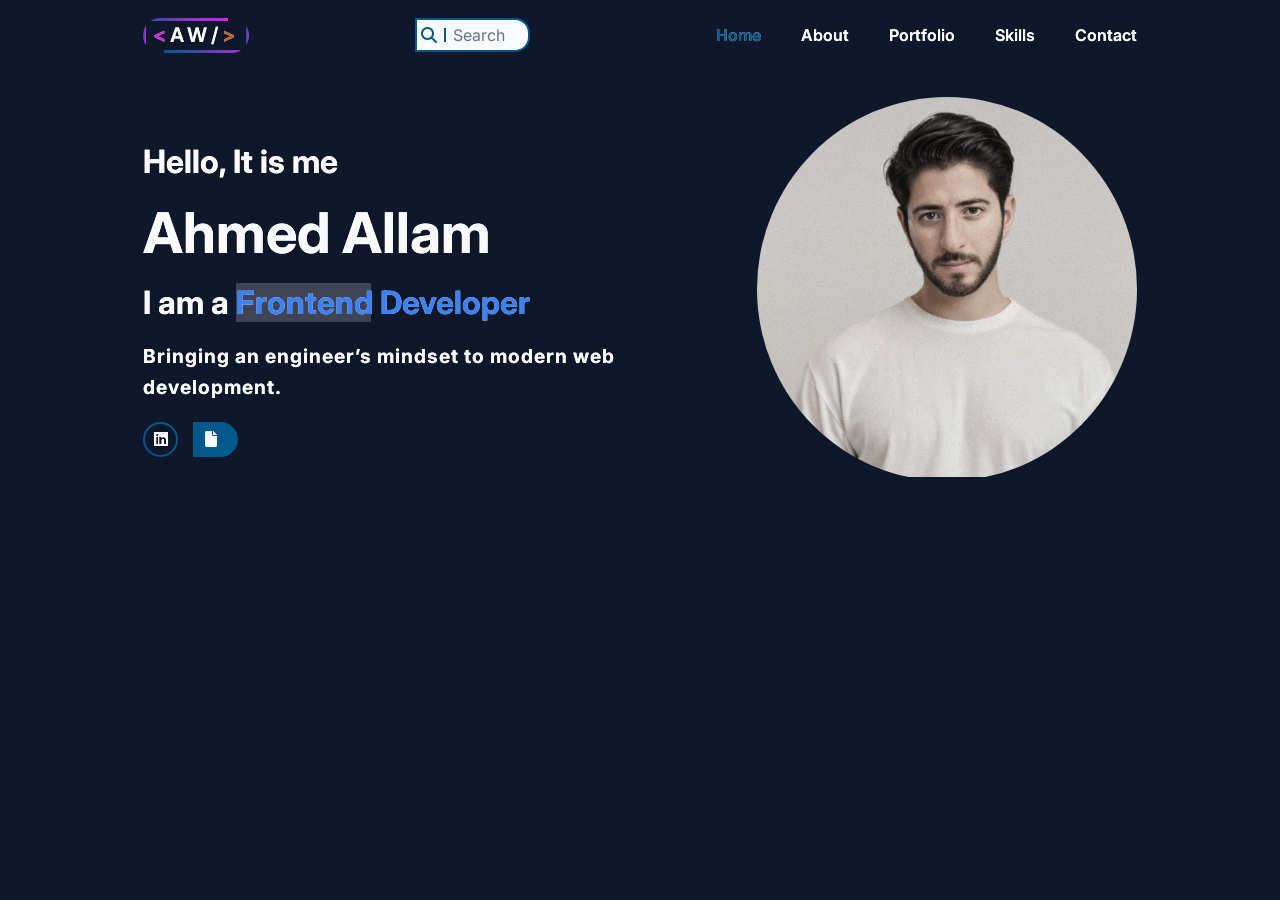
==== index.html @ c38f2081 "edit file content for purchasing" ====
<!DOCTYPE html>
<html lang="en">
<head>
    <meta charset="UTF-8">
    <meta name="viewport" content="width=device-width, initial-scale=1.0">
    <title>Allam - Home</title>
    <!-- Main CSS File -->
    <link rel="stylesheet" href="./CSS/main.css">
    <!-- Font Icons -->
    <link rel='stylesheet' href='./CSS/uicons-brands.css'>
    <link rel='stylesheet' href='./CSS/all.min.css'>
    <!-- Render Page Normally -->
    <link rel="stylesheet" href=".//CSS/normalize.css">
    <!-- Google Fonts -->
    <link rel="preconnect" href="https://fonts.googleapis.com">
    <link rel="preconnect" href="https://fonts.gstatic.com" crossorigin>
    <link href="https://fonts.googleapis.com/css2?family=Inter:ital,opsz,wght@0,14..32,100..900;1,14..32,100..900&display=swap" rel="stylesheet">
</head>
<body>
    <div class="container">
        <header>
            <a class="logo" href="./home.html" title="Allam Walker">
                <span>&lt;</span>aw/<span>&gt;</span>
                <div class="top-border"></div>
                <div class="right-border"></div>
                <div class="bottom-border"></div>
                <div class="left-border"></div>
            </a>

            <div class="search">
                <i class="fa-solid fa-magnifying-glass fa-fw"></i>
                <form action="" role="search">
                    <label for="site-search" class="visually-hidden">Search the site</label>
                    <input class="input-search" type="search" name="search" id="site-search" placeholder="Search">
                </form>
            </div>

            <!-- New: mobile menu toggle, only visible under 860px -->
            <button class="nav-toggle" id="navToggle" aria-expanded="false" aria-controls="mainNav" aria-label="Open menu">
                <i class="fa-solid fa-bars" aria-hidden="true"></i>
            </button>

            <nav id="mainNav">
                <a class="home active" href="./index.html">home</a>
                <a class="about" href="./about.html">about</a>
                <a class="portfolio" href="./portfolio.html">portfolio</a>
                <a class="skills" href="#">skills</a>
                <a class="content" href="#">contact</a>
            </nav>
        </header>

        <section class="home-content">
            <div class="home-text">
                <h3 class="welcome">Hello, <span>it </span> is me</h3>
                <h1 class="name">ahmed allam</h1>
                <h3 class="job"><span>i </span>am a <span>frontend developer</span></h3>
                <p class="desc">Bringing an engineer’s mindset to modern web development.</p>

                <div class="social">
                    <a class="social-link" href="https://wwwlinkedin.com/in/ahmedallam2024/" target="_blank" rel="noopener noreferrer" aria-label="Ahmed Allam on LinkedIn" title="LinkedIn Profile">
                        <i class="fa-brands fa-linkedin fa-fw" aria-hidden="true"></i>
                    </a>
                </div>
            </div>
            <a class="cv" href="./files/Ahmed_Allam_Frontend-Developer_Resume_2026.pdf" download="Ahmed_Allam_CV.pdf" aria-label="Download CV" title="Download CV">
                <i class="fa-solid fa-file"></i>
                <span>download cv</span>
            </a>


            <div class="home-photo">
                <img class="personal-img" src="./Images/personal-ph/1716815221245.jpg" alt="Portrait of Ahmed Allam">
            </div>
        </section>
    </div>

    <script src="main.js"></script>
</body>
</html>
---- CSS/main.css ----
/* Global Values - Start ----------------------------------------------------------*/
/* Variables - Start ------------------------------------------------------ */
:root {
    /* color pallete */
    --color-pallete-1: #DA22F2;
    --color-pallete-2: #CF7EF2;
    --color-pallete-3: #1E0E40;
    --color-pallete-4: #04588C;
    --color-pallete-5: #BF622C;

    --nav-links-color: #3B82F6; 
    --background-color: #0F172A;
    --primary-color: #3B82F6;
    --button-hover-color: #2563EB;
    --text-color: #F8FAFC;
    --transition-duration: 0.5s;
}
/* Variables - End ----------------------------------------------------------*/
html {
    scroll-behavior: smooth;
}
body {
    font-family: "Inter", sans-serif;
}
* {
    box-sizing: border-box;
    text-shadow: 0px 0px 0.3px var(--text-color);
}

a {
    display: block;
    text-decoration: none;
    text-transform: capitalize;
    color: var(--text-color);
    cursor: pointer;
}

/* Accessibility: visible focus state for keyboard users (new) */
a:focus-visible,
.input-search:focus-visible,
.nav-toggle:focus-visible,
button:focus-visible {
    outline: 2px solid var(--color-pallete-2);
    outline-offset: 3px;
    border-radius: 4px;
}

/* Accessibility: hide visually but keep for screen readers (new) */
.visually-hidden {
    position: absolute;
    width: 1px;
    height: 1px;
    padding: 0;
    margin: -1px;
    overflow: hidden;
    clip: rect(0, 0, 0, 0);
    white-space: nowrap;
    border: 0;
}

.container {
    margin-left: 10%;
    margin-right: 10%;
    padding-left: 15px;
    padding-right: 15px;
    position: relative;
}

/* Header - Start -------------------------------------------------------------------- */
body { 
    color: var(--text-color);
    background-color: var(--background-color);
    font-family: "Inter", sans-serif;
    font-optical-sizing: auto;
    font-weight: 700;
    font-style: normal;
}
header {
    height: 70px;
    display: flex;
    justify-content: space-between;
    align-items: center;
    position: relative;
}
.logo {
    font-size: 20px;
    text-transform: uppercase;
    letter-spacing: 4px;
    font-weight: 900;
    padding: 6px 10px;
    position: relative;
    overflow: hidden;
    transition: var(--transition-duration);
    border-radius: 20px;
}
.logo span:first-of-type {
    color: var(--color-pallete-1)
}
.logo span:last-of-type {
    color: var(--color-pallete-5)
}
.logo::after {
    content: '';
    position: absolute;
    width: 0;
    height: 0;
    top: 50%;
    left: 50%;
    transform: translate(-50%, -50%);
    opacity: 0.6; 
    background-color: var(--color-pallete-4);
    transition: var(--transition-duration);
    z-index: -1; 
}
.logo:hover {
    color: var(--color-pallete-2)
}
.logo:hover::after {
    background-color: var(--color-pallete-4);
    width: 100%;
    height: 100%;
}
.logo div {
    position: absolute;
    background-image: linear-gradient(to right, #04588C, #DA22F2);
    animation-iteration-count: infinite;
    animation-direction:alternate;
    animation-duration: 3s;
    animation-timing-function:ease-in-out;
    animation-direction: alternate;
    animation-fill-mode: both;
}
.top-border {
    top: 0;
    width: 100%;
    height: 3px;
    animation-name: top-move;
}
.right-border {
    right: 0;
    width: 3px;
    height: 100%;
    animation-name: right-move;
}
.bottom-border {
    bottom: 0;
    width: 100%;
    height: 3px;
    animation-name: bottom-move;
}
.left-border {
    left: 0;
    width: 3px;
    height: 100%;
    animation-name: left-move;
}
@keyframes top-move {
    0% { left: -100%; }
    100% { left: -20%; }
}
@keyframes right-move {
    0% { top: -100%; }
    100% { top: -20%; }
}
@keyframes bottom-move {
    0% { right: -100%; }
    100% { right: -20%; }
}
@keyframes left-move {
    from { bottom: -100%; }
    to { bottom: -20%; }
}
.search {
    position: relative;
}
.search i {
    position: absolute;
    top: 50%;
    left: -6px;
    transform: translate(10px, -50%);
    color: var(--color-pallete-4);
    font-size: 1em;
    pointer-events: none; /* new: icon shouldn't block clicks on the input */
}
.search i::after {
    content: '';
    position: absolute;
    width: 2px;
    height: 90%;
    top: 5%;
    right: -7px;
    background-color: var(--color-pallete-4);
}
.input-search {
    padding: 6px;
    text-indent: 6px;
    border: none;
    outline: none;
    width: 115px;
    background-color: var(--text-color);
    border: 2px solid #04588C;
    border-radius: 15px;
    border-top-left-radius: 0;
    border-bottom-left-radius: 0;
    text-indent: 30px;
    cursor: text;
    transition: var(--transition-duration);
    color: #0F172A; /* new: typed text was invisible (white on white) */
}
.input-search:focus {
    width: 200px;
    background-color: white;
}
.input-search::placeholder {
    color: #64748B;
}

/* New: mobile nav toggle button, hidden on desktop */
.nav-toggle {
    display: none;
    width: 40px;
    height: 40px;
    border: none;
    background: transparent;
    color: var(--text-color);
    font-size: 22px;
    cursor: pointer;
    z-index: 20;
}
nav {
    display: flex;
    justify-content: space-between;
    align-items: center;
}
nav a {
    padding: 5px 0;
    margin: 20px 20px;
    transition: var(--transition-duration);
    text-transform: capitalize;
    position: relative;
    overflow: hidden;
    animation: slide-up 1s;
}
nav a:last-child {
    margin-right: 0;    
}
@keyframes slide-up {
    from { transform: translateY(50px); opacity: 0; }
    to { transform: translateY(0); opacity: 1; }
}
nav a:after {
    content: '';
    box-sizing: content-box;
    width: 100%;
    height: 2px;
    background-image: linear-gradient(to right, #DA22F2, #04588C);
    position: absolute;
    left: -100%;
    bottom: 0px;
    transition: var(--transition-duration);
}
nav a:hover::after {
    left: 0;
}
nav a, .logo {
    font-weight: 600;
}
nav a:hover, nav .active {
    color: var(--color-pallete-4);
}
.home-content {
    margin-top: 50px;
    display: flex;
    gap: 30px;
    justify-content: space-between;
    align-items: center; /* new: was causing the photo to look misaligned on short text */
}
.linkedin-img {
    width: 25px;
}

.home-text h3 {
    font-size: 32px;
    margin: 0px;
    animation-name: slide-bottom;
    animation-duration: 1s;
}
@keyframes slide-bottom {
    from { transform: translateY(-50px); opacity: 0; }
    to { transform: translateY(0); opacity: 1; }
}
.home-text span {
    text-transform: capitalize;
}
.name {
    font-size: 56px;
    margin: 20px 0px;
    text-transform: capitalize;
    animation: slide-left 1s;
}
@keyframes slide-left {
    from { transform: translateX(-50px); opacity: 0; }
    to { transform: translateX(0); opacity: 1; }
}
.job span:last-child {
    color: #3B82F6;
    position: relative;
    overflow: hidden;
}
.job span:last-child::before {
    content: '';
    position:absolute;
    left: 0;
    top: 0;
    width: 46%;
    height: 100%;
    background-color: var(--text-color);
    z-index: -1;
    opacity: 0.2;
    transition: var(--transition-duration);
}
.job span:last-child:hover::before {
    width: 70%;
    opacity: 1;
}
.desc {
    letter-spacing: 1px;
    line-height: 1.6;
    font-size: 1.2em;
    max-width: 55ch; /* new: keeps long descriptions readable on wide screens */
}
.social {
    display: flex;
    justify-content: start;
    align-items: center;
}
.social-link {
    width: 35px;
    height: 35px;
    border-radius: 50%;
    border: 2px solid var(--color-pallete-4);
    display: flex;
    justify-content: center;
    align-items: center;
    position: relative;
    transition: var(--transition-duration);
}
.social-link::after {
    content: '';
    position: absolute;
    top: 50%;
    left: 50%;
    transform: translate(-50%, -50%);
    width: 100%;
    height: 100%;
    border-radius: 50%;
    opacity: 0;
    border: 2px solid var(--color-pallete-2);
    transition: var(--transition-duration);
}
.social-link:hover {
    border: none;
}
.social-link:hover::after {
    box-shadow: 0px 0px 20px var(--color-pallete-2);
    width: 40px;
    height: 40px;
    opacity: 1;
}
.social-link i {
    cursor: pointer;
    color: white;
}
.cv {
    position: relative;
    display: flex;
    align-items: center;
    gap: 6px;
    color: var(--text-color);
    background-color: var(--color-pallete-4);
    border-top-right-radius: 30px;
    border-bottom-right-radius: 30px;
    width: 45px;
    padding: 5px 12px;
    height: 35px;
    text-align: center;
    text-transform: capitalize;
    /* margin-top: 20px; */
    overflow: hidden;
    transition: 0.3s;
}
.cv:hover,
.cv:focus-visible {
    width: 150px;
    box-shadow: 0px 0px 25px 1px var(--color-pallete-2) inset;
}
.cv i {
    cursor: pointer;
    flex-shrink: 0; /*new: stop the icon squishing when the pill expands*/
}
.cv span {
    position: absolute;
    left: 27px;
    width: 130px;
    font-size: 0.85em;
    cursor: pointer;
    z-index: 1;
}

.home-photo {
    /* flex-basis: 65%; */
    margin-top: -23px;
    width: max-content;
    overflow: hidden;
    border-radius: 50%;
    filter: grayscale(0.5);
    transition: var(--transition-duration); 
}
.home-photo:hover {
    filter: grayscale(0);
    border-radius: 30px;
}
.home-photo img {
    max-width: 400px;
    width: 100%;
    height: auto;
}
.personal-img {
    width: 100%;
}

/* Media Queries - Start (new: real responsive behaviour) ---------------------------- */
@media (max-width: 1024px) {
    .container {
        margin-left: 5%;
        margin-right: 5%;
    }
    .home-content {
        gap: 20px;
    }
    .home-photo img {
        max-width: 320px;
    }

}

@media (min-width: 860px) and ( max-width: 1200) {
    .search {
        flex-basis: content;
    }
}

@media (max-width: 860px) {
    .container {
        margin-left: 4%;
        margin-right: 4%;
    }

    .nav-toggle {
        display: block;
    }

    .search {
        flex-basis: 1;
        margin-left: 20px;
    }

    nav {
        position: absolute;
        top: 70px;
        left: 0;
        right: 0;
        flex-direction: column;
        align-items: flex-start;
        background-color: var(--color-pallete-3);
        border-radius: 0 0 12px 12px;
        padding: 10px 20px;
        max-height: 0;
        overflow: hidden;
        transition: max-height var(--transition-duration) ease;
        z-index: 15;
    }
    nav.open {
        max-height: 320px;
    }
    /* Pages with no JS (e.g. about.html) skip the collapse behaviour entirely */
    nav.nav-static {
        position: static;
        max-height: none;
        overflow: visible;
        background-color: transparent;
        padding: 0;
        margin-top: 10px;
    }
    nav a {
        margin: 10px 0;
        width: 100%;
    }

    .home-content {
        flex-direction: column-reverse;
        text-align: center;
    }
    .home-text .social,
    .home-text .desc {
        justify-content: center;
        margin-left: auto;
        margin-right: auto;
    }
    .home-text .cv {
        margin-left: auto;
        margin-right: auto;
    }
    .home-photo {
        margin-top: 0;
    }
    .home-photo img {
        max-width: 240px;
    }
    .name {
        font-size: 42px;
    }
    .home-text h3 {
        font-size: 24px;
    }
    .cv {
        width: 150px;
    }
}
@media (max-width: 480px) {
    .name {
        font-size: 34px;
    }
    .desc {
        font-size: 1em;
    }
}

/* Respect users who've asked for reduced motion (new) */
@media (prefers-reduced-motion: reduce) {
    *,
    *::before,
    *::after {
        animation-duration: 0.001ms !important;
        animation-iteration-count: 1 !important;
        transition-duration: 0.001ms !important;
        scroll-behavior: auto !important;
    }
}
/* Media Queries - End ----------------------------------------------------------*/

/* About Page - Start ----------------------------------------------------------*/
.about-section {
    margin-top: 60px;
    margin-bottom: 60px;
}
.about-heading {
    display: flex;
    align-items: center;
    gap: 16px;
    margin-bottom: 40px;
}
.about-heading h1 {
    font-size: 36px;
    text-transform: capitalize;
    margin: 0;
}
.about-heading .bar {
    flex: 1;
    height: 2px;
    background-image: linear-gradient(to right, var(--color-pallete-1), var(--color-pallete-4));
    opacity: 0.6;
}
.about-body {
    display: flex;
    gap: 30px;
}
.about-accent {
    flex-shrink: 0;
    width: 4px;
    border-radius: 2px;
    background-image: linear-gradient(to bottom, var(--color-pallete-1), var(--color-pallete-4));
}
.about-me {
    font-weight: 400;
    letter-spacing: 0.2px;
    line-height: 1.9;
    font-size: 1.15em;
    color: var(--text-color);
}
.about-me p {
    margin: 0 0 20px;
}
.about-me p:last-child {
    margin-bottom: 0;
}
.hobbies {
    margin-top: 40px;
    display: flex;
    flex-wrap: wrap;
    gap: 12px;
}
.hobby-chip {
    display: flex;
    align-items: center;
    gap: 8px;
    padding: 8px 16px;
    border: 1px solid var(--color-pallete-4);
    border-radius: 30px;
    font-size: 0.85em;
    font-weight: 500;
    text-transform: capitalize;
    transition: var(--transition-duration);
}
.hobby-chip:hover {
    background-color: var(--color-pallete-4);
    box-shadow: 0px 0px 20px var(--color-pallete-2);
}
.hobby-chip i {
    color: var(--color-pallete-2);
    font-size: 1em;
}

@media (max-width: 860px) {
    .about-heading h1 {
        font-size: 28px;
    }
    .about-body {
        gap: 16px;
    }
    .about-me {
        font-size: 1.05em;
    }
}
@media (max-width: 480px) {
    .about-heading h1 {
        font-size: 24px;
    }
    .hobby-chip {
        font-size: 0.8em;
        padding: 6px 12px;
    }
}
/* About Page - End ----------------------------------------------------------*/

/* Portfolio Page - Start ----------------------------------------------------------*/
.portfolio-section {
    margin-top: 60px;
    margin-bottom: 80px;
}
.portfolio-intro {
    max-width: 65ch;
    font-weight: 400;
    letter-spacing: 0.2px;
    line-height: 1.8;
    font-size: 1.1em;
    color: var(--text-color);
    opacity: 0.85;
    margin: 0 0 50px;
}
.project-grid {
    display: grid;
    grid-template-columns: repeat(3, 1fr);
    gap: 40px 32px;
}
.project-card {
    display: flex;
    flex-direction: column;
    position: relative;
    transition: opacity var(--transition-duration), filter var(--transition-duration);
}
/* Spotlight: dim every card except the one being hovered - pure CSS, no JS */
.project-grid:hover .project-card:not(:hover) {
    opacity: 0.4;
    filter: blur(1px);
}
.project-card:hover {
    z-index: 100;
}
.project-thumb {
    position: relative;
    aspect-ratio: 16 / 10;
    border-radius: 16px;
    overflow: hidden;
    background-image: linear-gradient(135deg, var(--color-pallete-3), var(--color-pallete-4));
}
.project-thumb img {
    width: 100%;
    height: 100%;
    object-fit: cover;
    display: block;
    border-radius: 16px;
    transition: transform 0.45s ease, box-shadow 0.45s ease;
}
.project-thumb:hover img {
    position: relative;
    transform: scale(1.7);
    box-shadow:
        0 20px 50px rgba(0, 0, 0, 0.6),
        0 0 40px var(--color-pallete-2);
}
.project-card:hover .project-thumb {
    overflow: visible;
}
.project-info {
    margin-top: 20px;
    position: relative;
}
.project-tech {
    display: flex;
    flex-wrap: wrap;
    gap: 8px;
    margin-bottom: 14px;
    position: absolute;
    z-index: -1;
}
.tech-chip {
    padding: 4px 12px;
    border: 1px solid var(--color-pallete-4);
    border-radius: 30px;
    font-size: 0.7em;
    font-weight: 600;
    letter-spacing: 0.5px;
    text-transform: uppercase;
    color: var(--text-color);
    opacity: 0.85;
}
.project-title {
    font-size: 1.3em;
    margin: 40px 0 8px;
    text-transform: capitalize;
}
.project-desc {
    font-weight: 400;
    letter-spacing: 0.2px;
    line-height: 1.7;
    font-size: 0.95em;
    color: var(--text-color);
    opacity: 0.8;
    margin: 0 0 18px;
}
.project-links {
    display: flex;
    align-items: center;
    gap: 14px;
}
.project-demo {
    display: flex;
    align-items: center;
    gap: 8px;
    padding: 8px 18px;
    border-radius: 30px;
    background-color: var(--color-pallete-4);
    font-size: 0.85em;
    font-weight: 600;
    transition: var(--transition-duration);
}
.project-demo:hover {
    background-color: var(--button-hover-color);
    box-shadow: 0px 0px 20px var(--color-pallete-2);
}
.project-demo i {
    font-size: 0.85em;
}

@media (max-width: 1100px) {
    .project-grid {
        grid-template-columns: repeat(2, 1fr);
    }
}
@media (max-width: 860px) {
    .project-grid {
        gap: 30px 24px;
    }
    .portfolio-intro {
        font-size: 1em;
        margin-bottom: 36px;
    }
}
@media (max-width: 640px) {
    .project-grid {
        grid-template-columns: 1fr;
    }
    .project-card:hover .project-thumb img {
        transform: scale(1.3);
    }
}
@media (prefers-reduced-motion: reduce) {
    .project-grid:hover .project-card:not(:hover) {
        filter: none;
    }
}
/* Portfolio Page - End ----------------------------------------------------------*/
---- CSS/uicons-brands.css ----
/*!
*   _____       _             __                 _____                               ______ _       _   _
*  |_   _|     | |           / _|               |_   _|                             |  ____| |     | | (_)
*    | |  _ __ | |_ ___ _ __| |_ __ _  ___ ___    | |  ___ ___  _ __  ___   ______  | |__  | | __ _| |_ _  ___ ___  _ __
*    | | | '_ \| __/ _ \ '__|  _/ _` |/ __/ _ \   | | / __/ _ \| '_ \/ __| |______| |  __| | |/ _` | __| |/ __/ _ \| '_ \
*   _| |_| | | | ||  __/ |  | || (_| | (_|  __/  _| || (_| (_) | | | \__ \          | |    | | (_| | |_| | (_| (_) | | | |
*  |_____|_| |_|\__\___|_|  |_| \__,_|\___\___| |_____\___\___/|_| |_|___/          |_|    |_|\__,_|\__|_|\___\___/|_| |_|
*
*                         UIcons 4.0.0 - https://www.flaticon.com/uicons/interface-icons
*/
@font-face {
    font-family: "uicons-brands";
    src: url("../webfonts/uicons-brands.woff2") format("woff2"),
    url("../webfonts/uicons-brands.woff") format("woff"),
    url("../webfonts/uicons-brands.eot#iefix") format("embedded-opentype");
    font-display: swap;
}

    i[class^="fi-brands-"]:before, i[class*=" fi-brands-"]:before, span[class^="fi-brands-"]:before, span[class*="fi-brands-"]:before {
font-family: uicons-brands !important;
font-style: normal;
font-weight: normal !important;
font-variant: normal;
text-transform: none;
line-height: 1;
-webkit-font-smoothing: antialiased;
-moz-osx-font-smoothing: grayscale;
}

        .fi-brands-3m:before {
    content: "\e014";
    }
        .fi-brands-500px:before {
    content: "\e01a";
    }
        .fi-brands-abbot-laboratories:before {
    content: "\e027";
    }
        .fi-brands-accusoft:before {
    content: "\e02f";
    }
        .fi-brands-acrobat:before {
    content: "\e032";
    }
        .fi-brands-adobe:before {
    content: "\e043";
    }
        .fi-brands-aecom:before {
    content: "\e048";
    }
        .fi-brands-aero:before {
    content: "\e049";
    }
        .fi-brands-after-effects:before {
    content: "\e04b";
    }
        .fi-brands-airbnb:before {
    content: "\e064";
    }
        .fi-brands-algolia:before {
    content: "\e073";
    }
        .fi-brands-amd:before {
    content: "\e082";
    }
        .fi-brands-american-express:before {
    content: "\e083";
    }
        .fi-brands-android:before {
    content: "\e090";
    }
        .fi-brands-animate:before {
    content: "\e0ac";
    }
        .fi-brands-app-store-ios:before {
    content: "\e0b9";
    }
        .fi-brands-apple:before {
    content: "\e0bb";
    }
        .fi-brands-apple-pay:before {
    content: "\e0c1";
    }
        .fi-brands-artstation:before {
    content: "\e13b";
    }
        .fi-brands-astrazeneca:before {
    content: "\e145";
    }
        .fi-brands-asus:before {
    content: "\e146";
    }
        .fi-brands-atandt:before {
    content: "\e148";
    }
        .fi-brands-atlassian:before {
    content: "\e149";
    }
        .fi-brands-atom:before {
    content: "\e14b";
    }
        .fi-brands-audition:before {
    content: "\e159";
    }
        .fi-brands-behance:before {
    content: "\e1d9";
    }
        .fi-brands-bitcoin:before {
    content: "\e20a";
    }
        .fi-brands-blackberry:before {
    content: "\e20e";
    }
        .fi-brands-blogger:before {
    content: "\e221";
    }
        .fi-brands-bluetooth:before {
    content: "\e22b";
    }
        .fi-brands-bootstrap:before {
    content: "\e268";
    }
        .fi-brands-bridgestone:before {
    content: "\e2e9";
    }
        .fi-brands-burger-king:before {
    content: "\e32d";
    }
        .fi-brands-c:before {
    content: "\e34e";
    }
        .fi-brands-capture:before {
    content: "\e3a1";
    }
        .fi-brands-cc-amazon-pay:before {
    content: "\e3eb";
    }
        .fi-brands-cc-apple-pay:before {
    content: "\e3ec";
    }
        .fi-brands-cc-diners-club:before {
    content: "\e3ed";
    }
        .fi-brands-cc-visa:before {
    content: "\e3ee";
    }
        .fi-brands-centos:before {
    content: "\e3f6";
    }
        .fi-brands-character:before {
    content: "\e403";
    }
        .fi-brands-chromecast:before {
    content: "\e45f";
    }
        .fi-brands-cloudflare:before {
    content: "\e516";
    }
        .fi-brands-confluence:before {
    content: "\e597";
    }
        .fi-brands-creative-commons:before {
    content: "\e5c7";
    }
        .fi-brands-creative-commons-by:before {
    content: "\e5c8";
    }
        .fi-brands-creative-commons-nc:before {
    content: "\e5c9";
    }
        .fi-brands-creative-commons-nc-eu:before {
    content: "\e5ca";
    }
        .fi-brands-creative-commons-nc-jp:before {
    content: "\e5cb";
    }
        .fi-brands-creative-commons-nd:before {
    content: "\e5cc";
    }
        .fi-brands-creative-commons-pd:before {
    content: "\e5cd";
    }
        .fi-brands-creative-commons-pd-alt:before {
    content: "\e5ce";
    }
        .fi-brands-creative-commons-remix:before {
    content: "\e5cf";
    }
        .fi-brands-creative-commons-sa:before {
    content: "\e5d0";
    }
        .fi-brands-creative-commons-sampling:before {
    content: "\e5d1";
    }
        .fi-brands-creative-commons-sampling-plus:before {
    content: "\e5d2";
    }
        .fi-brands-creative-commons-share:before {
    content: "\e5d3";
    }
        .fi-brands-creative-commons-zero:before {
    content: "\e5d4";
    }
        .fi-brands-css3:before {
    content: "\e5fa";
    }
        .fi-brands-css3-alt:before {
    content: "\e5fb";
    }
        .fi-brands-dailymotion:before {
    content: "\e630";
    }
        .fi-brands-deezer:before {
    content: "\e656";
    }
        .fi-brands-delphi:before {
    content: "\e65f";
    }
        .fi-brands-dev:before {
    content: "\e66f";
    }
        .fi-brands-devianart:before {
    content: "\e670";
    }
        .fi-brands-digg:before {
    content: "\e6a0";
    }
        .fi-brands-dimension:before {
    content: "\e6af";
    }
        .fi-brands-discord:before {
    content: "\e6b9";
    }
        .fi-brands-discord-circle:before {
    content: "\e6ba";
    }
        .fi-brands-discord-square:before {
    content: "\e6bb";
    }
        .fi-brands-docker:before {
    content: "\e6da";
    }
        .fi-brands-dribbble:before {
    content: "\e71a";
    }
        .fi-brands-dropbox:before {
    content: "\e724";
    }
        .fi-brands-drupal:before {
    content: "\e72f";
    }
        .fi-brands-ebay:before {
    content: "\e752";
    }
        .fi-brands-elementor:before {
    content: "\e766";
    }
        .fi-brands-ethereum:before {
    content: "\e79b";
    }
        .fi-brands-etsy:before {
    content: "\e79d";
    }
        .fi-brands-evernote:before {
    content: "\e7a2";
    }
        .fi-brands-facebook:before {
    content: "\e80c";
    }
        .fi-brands-facebook-messenger:before {
    content: "\e80d";
    }
        .fi-brands-facebook-messenger-circle:before {
    content: "\e80e";
    }
        .fi-brands-facebook-messenger-square:before {
    content: "\e80f";
    }
        .fi-brands-facebook-square:before {
    content: "\e810";
    }
        .fi-brands-fedex:before {
    content: "\e829";
    }
        .fi-brands-figma:before {
    content: "\e838";
    }
        .fi-brands-firefox:before {
    content: "\e896";
    }
        .fi-brands-firefox-browser:before {
    content: "\e897";
    }
        .fi-brands-flaticon:before {
    content: "\e8b7";
    }
        .fi-brands-flaticon-1:before {
    content: "\e8b8";
    }
        .fi-brands-flickr:before {
    content: "\e8ba";
    }
        .fi-brands-flipboard:before {
    content: "\e8bc";
    }
        .fi-brands-fonts:before {
    content: "\e8fa";
    }
        .fi-brands-foursquare:before {
    content: "\e90d";
    }
        .fi-brands-freepik:before {
    content: "\e918";
    }
        .fi-brands-freepik-1:before {
    content: "\e919";
    }
        .fi-brands-fresco:before {
    content: "\e91c";
    }
        .fi-brands-github:before {
    content: "\e965";
    }
        .fi-brands-gitlab:before {
    content: "\e966";
    }
        .fi-brands-goodreads:before {
    content: "\e989";
    }
        .fi-brands-google:before {
    content: "\e98a";
    }
        .fi-brands-google-circle:before {
    content: "\e98b";
    }
        .fi-brands-google-play:before {
    content: "\e98c";
    }
        .fi-brands-google-play-circle:before {
    content: "\e98d";
    }
        .fi-brands-google-play-square:before {
    content: "\e98e";
    }
        .fi-brands-google-square:before {
    content: "\e98f";
    }
        .fi-brands-haskell:before {
    content: "\ea38";
    }
        .fi-brands-hbo:before {
    content: "\ea44";
    }
        .fi-brands-hotjar:before {
    content: "\eaac";
    }
        .fi-brands-html5:before {
    content: "\eada";
    }
        .fi-brands-huawei:before {
    content: "\eadb";
    }
        .fi-brands-hubspot:before {
    content: "\eadc";
    }
        .fi-brands-ibm:before {
    content: "\eae7";
    }
        .fi-brands-iconfinder:before {
    content: "\eaed";
    }
        .fi-brands-illustrator:before {
    content: "\eaf5";
    }
        .fi-brands-illustrator-draw:before {
    content: "\eaf6";
    }
        .fi-brands-imdb:before {
    content: "\eafb";
    }
        .fi-brands-incopy:before {
    content: "\eb06";
    }
        .fi-brands-indesign:before {
    content: "\eb08";
    }
        .fi-brands-instagram:before {
    content: "\eb22";
    }
        .fi-brands-instagram-circle:before {
    content: "\eb23";
    }
        .fi-brands-instagram-square:before {
    content: "\eb24";
    }
        .fi-brands-intel:before {
    content: "\eb2c";
    }
        .fi-brands-invision:before {
    content: "\eb3a";
    }
        .fi-brands-itunes:before {
    content: "\eb4c";
    }
        .fi-brands-janseen:before {
    content: "\eb51";
    }
        .fi-brands-java:before {
    content: "\eb56";
    }
        .fi-brands-jcb:before {
    content: "\eb58";
    }
        .fi-brands-jira:before {
    content: "\eb5a";
    }
        .fi-brands-johnson-and-johnson:before {
    content: "\eb5c";
    }
        .fi-brands-joomla:before {
    content: "\eb5f";
    }
        .fi-brands-js:before {
    content: "\eb66";
    }
        .fi-brands-kickstarter:before {
    content: "\eb88";
    }
        .fi-brands-line:before {
    content: "\ec1d";
    }
        .fi-brands-line-circle:before {
    content: "\ec1e";
    }
        .fi-brands-line-square:before {
    content: "\ec1f";
    }
        .fi-brands-linkedin:before {
    content: "\ec27";
    }
        .fi-brands-linkedin-circle:before {
    content: "\ec28";
    }
        .fi-brands-linkedin-square:before {
    content: "\ec29";
    }
        .fi-brands-lisp:before {
    content: "\ec30";
    }
        .fi-brands-mailchimp:before {
    content: "\ec8c";
    }
        .fi-brands-marriott-international:before {
    content: "\ecb3";
    }
        .fi-brands-mcdonalds:before {
    content: "\ecc8";
    }
        .fi-brands-media-encoder:before {
    content: "\eccd";
    }
        .fi-brands-medium:before {
    content: "\ecd4";
    }
        .fi-brands-meta:before {
    content: "\ed06";
    }
        .fi-brands-meta-circle:before {
    content: "\ed07";
    }
        .fi-brands-meta-square:before {
    content: "\ed08";
    }
        .fi-brands-microsoft:before {
    content: "\ed1b";
    }
        .fi-brands-microsoft-edge:before {
    content: "\ed1c";
    }
        .fi-brands-microsoft-explorer:before {
    content: "\ed1d";
    }
        .fi-brands-mysql:before {
    content: "\eda6";
    }
        .fi-brands-napster:before {
    content: "\edad";
    }
        .fi-brands-nestle:before {
    content: "\edb2";
    }
        .fi-brands-netflix:before {
    content: "\edb3";
    }
        .fi-brands-node-js:before {
    content: "\eddc";
    }
        .fi-brands-nvidia:before {
    content: "\edf9";
    }
        .fi-brands-oracle:before {
    content: "\ee35";
    }
        .fi-brands-patreon:before {
    content: "\ee83";
    }
        .fi-brands-paypal:before {
    content: "\ee91";
    }
        .fi-brands-pfizer:before {
    content: "\ef0c";
    }
        .fi-brands-photoshop:before {
    content: "\ef24";
    }
        .fi-brands-photoshop-camera:before {
    content: "\ef25";
    }
        .fi-brands-photoshop-express:before {
    content: "\ef26";
    }
        .fi-brands-photoshop-lightroom:before {
    content: "\ef27";
    }
        .fi-brands-photoshop-lightroom-classic:before {
    content: "\ef28";
    }
        .fi-brands-php:before {
    content: "\ef29";
    }
        .fi-brands-pinterest:before {
    content: "\ef47";
    }
        .fi-brands-pinterest-square:before {
    content: "\ef48";
    }
        .fi-brands-postgre:before {
    content: "\efb3";
    }
        .fi-brands-premiere:before {
    content: "\efbc";
    }
        .fi-brands-premiere-rush:before {
    content: "\efbd";
    }
        .fi-brands-product-hunt:before {
    content: "\efdc";
    }
        .fi-brands-python:before {
    content: "\effc";
    }
        .fi-brands-raspberry-pi:before {
    content: "\f034";
    }
        .fi-brands-reddit:before {
    content: "\f04d";
    }
        .fi-brands-samsung:before {
    content: "\f0f3";
    }
        .fi-brands-sap:before {
    content: "\f0f7";
    }
        .fi-brands-sass:before {
    content: "\f0f8";
    }
        .fi-brands-shopify:before {
    content: "\f192";
    }
        .fi-brands-siemens:before {
    content: "\f1ae";
    }
        .fi-brands-sketch:before {
    content: "\f1d8";
    }
        .fi-brands-skype:before {
    content: "\f1ef";
    }
        .fi-brands-skype-circle:before {
    content: "\f1f0";
    }
        .fi-brands-skype-square:before {
    content: "\f1f1";
    }
        .fi-brands-slack:before {
    content: "\f1f3";
    }
        .fi-brands-slidesgo:before {
    content: "\f1ff";
    }
        .fi-brands-snapchat:before {
    content: "\f227";
    }
        .fi-brands-snapchat-circle:before {
    content: "\f228";
    }
        .fi-brands-snapchat-square:before {
    content: "\f229";
    }
        .fi-brands-sony:before {
    content: "\f246";
    }
        .fi-brands-soundcloud:before {
    content: "\f25b";
    }
        .fi-brands-spark:before {
    content: "\f26c";
    }
        .fi-brands-spotify:before {
    content: "\f285";
    }
        .fi-brands-spotify-square:before {
    content: "\f286";
    }
        .fi-brands-starbucks:before {
    content: "\f2ee";
    }
        .fi-brands-stock:before {
    content: "\f2fe";
    }
        .fi-brands-storyset:before {
    content: "\f30f";
    }
        .fi-brands-stripe:before {
    content: "\f319";
    }
        .fi-brands-substance-3d-designer:before {
    content: "\f326";
    }
        .fi-brands-substance-3d-painter:before {
    content: "\f327";
    }
        .fi-brands-substance-3d-sampler:before {
    content: "\f328";
    }
        .fi-brands-substance-3d-stager:before {
    content: "\f329";
    }
        .fi-brands-swift:before {
    content: "\f34d";
    }
        .fi-brands-t-mobile:before {
    content: "\f360";
    }
        .fi-brands-telegram:before {
    content: "\f39c";
    }
        .fi-brands-telegram-square:before {
    content: "\f39d";
    }
        .fi-brands-tencent:before {
    content: "\f3a7";
    }
        .fi-brands-the-home-depot:before {
    content: "\f3c2";
    }
        .fi-brands-threads:before {
    content: "\f3d2";
    }
        .fi-brands-threads-circle:before {
    content: "\f3d3";
    }
        .fi-brands-threads-square:before {
    content: "\f3d4";
    }
        .fi-brands-tik-tok:before {
    content: "\f3e9";
    }
        .fi-brands-tiktok-circle:before {
    content: "\f3ea";
    }
        .fi-brands-tiktok-square:before {
    content: "\f3eb";
    }
        .fi-brands-trello:before {
    content: "\f483";
    }
        .fi-brands-tripadvisor:before {
    content: "\f48b";
    }
        .fi-brands-tumblr:before {
    content: "\f4b7";
    }
        .fi-brands-twitch:before {
    content: "\f4c0";
    }
        .fi-brands-twitch-circle:before {
    content: "\f4c1";
    }
        .fi-brands-twitch-square:before {
    content: "\f4c2";
    }
        .fi-brands-twitter:before {
    content: "\f4c3";
    }
        .fi-brands-twitter-alt:before {
    content: "\f4c4";
    }
        .fi-brands-twitter-alt-circle:before {
    content: "\f4c5";
    }
        .fi-brands-twitter-alt-square:before {
    content: "\f4c6";
    }
        .fi-brands-typescript:before {
    content: "\f4cc";
    }
        .fi-brands-uber:before {
    content: "\f4cf";
    }
        .fi-brands-ubuntu:before {
    content: "\f4d0";
    }
        .fi-brands-unilever:before {
    content: "\f4dd";
    }
        .fi-brands-unity:before {
    content: "\f4df";
    }
        .fi-brands-unsplash:before {
    content: "\f4e3";
    }
        .fi-brands-ups:before {
    content: "\f4eb";
    }
        .fi-brands-usaa:before {
    content: "\f4f1";
    }
        .fi-brands-verizon:before {
    content: "\f577";
    }
        .fi-brands-videvo:before {
    content: "\f586";
    }
        .fi-brands-vimeo:before {
    content: "\f588";
    }
        .fi-brands-visa:before {
    content: "\f58f";
    }
        .fi-brands-visual-basic:before {
    content: "\f594";
    }
        .fi-brands-vk:before {
    content: "\f595";
    }
        .fi-brands-walmart:before {
    content: "\f5b9";
    }
        .fi-brands-wepik:before {
    content: "\f5f3";
    }
        .fi-brands-whatsapp:before {
    content: "\f5f5";
    }
        .fi-brands-whatsapp-circle:before {
    content: "\f5f6";
    }
        .fi-brands-whatsapp-square:before {
    content: "\f5f7";
    }
        .fi-brands-wikipedia:before {
    content: "\f60c";
    }
        .fi-brands-windows:before {
    content: "\f618";
    }
        .fi-brands-wix:before {
    content: "\f625";
    }
        .fi-brands-wordpress:before {
    content: "\f62a";
    }
        .fi-brands-xd:before {
    content: "\f640";
    }
        .fi-brands-xing:before {
    content: "\f641";
    }
        .fi-brands-yahoo:before {
    content: "\f644";
    }
        .fi-brands-yandex:before {
    content: "\f645";
    }
        .fi-brands-yelp:before {
    content: "\f646";
    }
        .fi-brands-youtube:before {
    content: "\f652";
    }
        .fi-brands-youtube-circle:before {
    content: "\f653";
    }
        .fi-brands-youtube-square:before {
    content: "\f654";
    }
        .fi-brands-zoom:before {
    content: "\f659";
    }
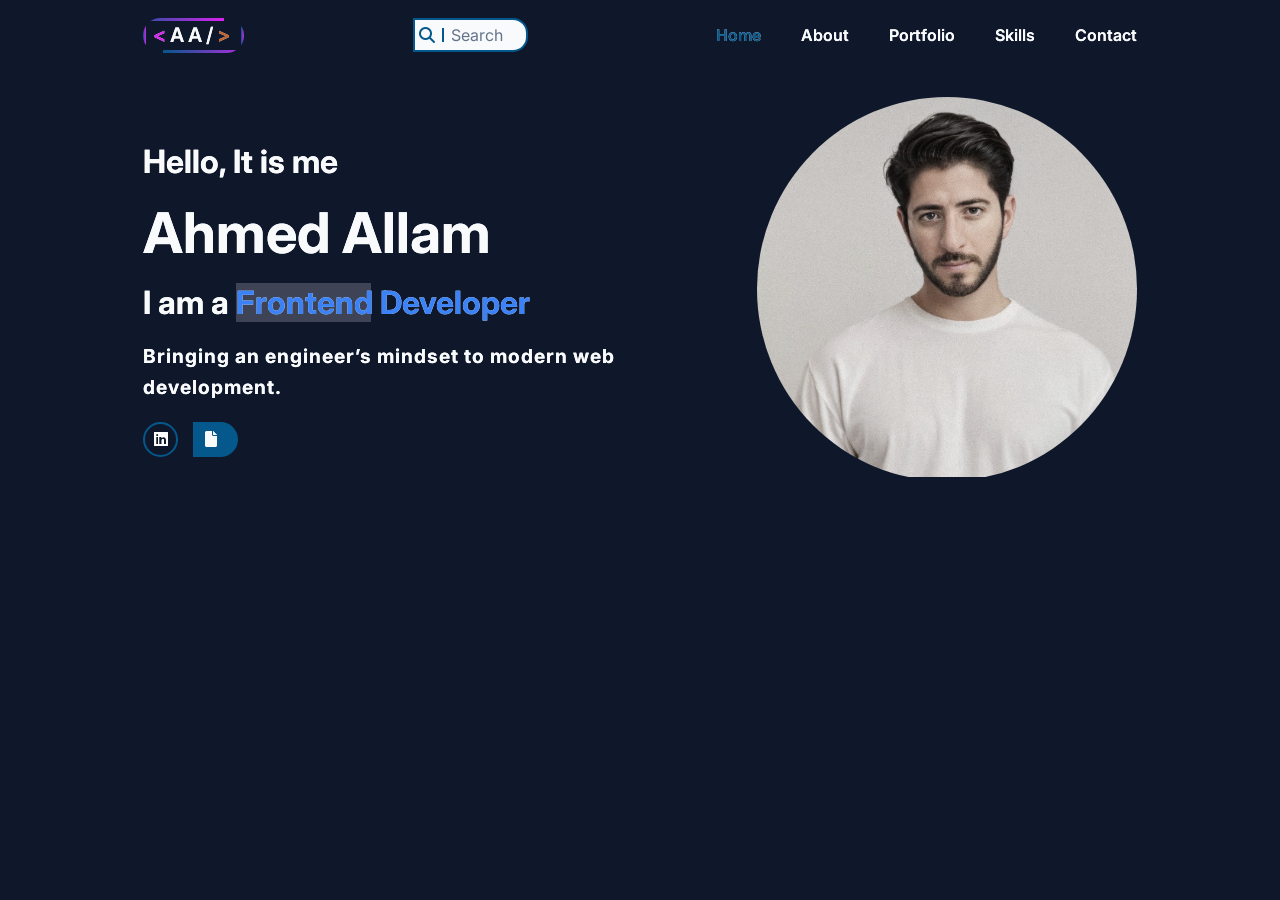
==== commit 3b41e8c5: "ongoing updates JS & enhance website" ====
--- a/index.html
+++ b/index.html
@@ -19,8 +19,8 @@
 <body>
     <div class="container">
         <header>
-            <a class="logo" href="./home.html" title="Allam Walker">
-                <span>&lt;</span>aw/<span>&gt;</span>
+            <a class="logo" href="./home.html" title="Ahmed Allam">
+                <span>&lt;</span>aa/<span>&gt;</span>
                 <div class="top-border"></div>
                 <div class="right-border"></div>
                 <div class="bottom-border"></div>
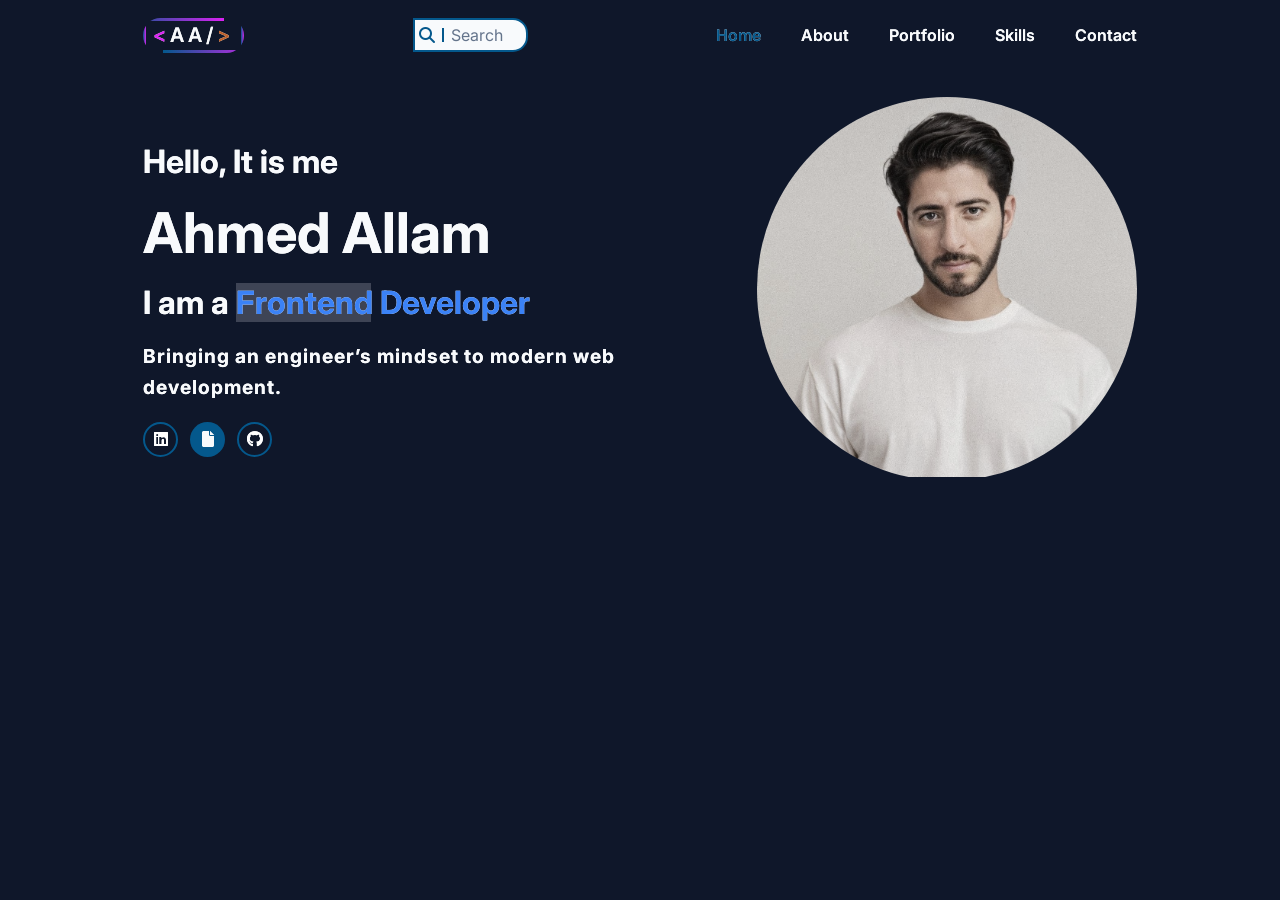
==== commit 33e92372: "update Home Page" ====
--- a/index.html
+++ b/index.html
@@ -60,14 +60,15 @@
                     <a class="social-link" href="https://wwwlinkedin.com/in/ahmedallam2024/" target="_blank" rel="noopener noreferrer" aria-label="Ahmed Allam on LinkedIn" title="LinkedIn Profile">
                         <i class="fa-brands fa-linkedin fa-fw" aria-hidden="true"></i>
                     </a>
+                    <a class="cv" href="./files/Ahmed_Allam_Frontend-Developer_Resume_2026.pdf" download="Ahmed_Allam_CV.pdf" aria-label="Download CV" title="Download CV">
+                        <i class="fa-solid fa-file"></i>
+                        <span>download cv</span>
+                    </a>
+                    <a class="social-link" href="https://github.com/AhmedAllam2022" target="_blank" rel="noopener noreferrer" aria-label="Ahmed Allam on GitHub" title="GitHub Profile">
+                        <i class="fa-brands fa-github" aria-hidden="true"></i>
+                    </a>
                 </div>
             </div>
-            <a class="cv" href="./files/Ahmed_Allam_Frontend-Developer_Resume_2026.pdf" download="Ahmed_Allam_CV.pdf" aria-label="Download CV" title="Download CV">
-                <i class="fa-solid fa-file"></i>
-                <span>download cv</span>
-            </a>
-
-
             <div class="home-photo">
                 <img class="personal-img" src="./Images/personal-ph/1716815221245.jpg" alt="Portrait of Ahmed Allam">
             </div>
--- a/CSS/main.css
+++ b/CSS/main.css
@@ -331,8 +331,8 @@
 }
 .social {
     display: flex;
-    justify-content: start;
-    align-items: center;
+    align-items: center;
+    gap: 12px;
 }
 .social-link {
     width: 35px;
@@ -378,15 +378,13 @@
     gap: 6px;
     color: var(--text-color);
     background-color: var(--color-pallete-4);
-    border-top-right-radius: 30px;
-    border-bottom-right-radius: 30px;
-    width: 45px;
+    width: 35px;
+    height: 35px;
     padding: 5px 12px;
-    height: 35px;
     text-align: center;
     text-transform: capitalize;
-    /* margin-top: 20px; */
     overflow: hidden;
+    border-radius: 30px;
     transition: 0.3s;
 }
 .cv:hover,
@@ -503,8 +501,8 @@
     }
     .home-text .social,
     .home-text .desc {
-        justify-content: center;
-        margin-left: auto;
+        justify-content: center; 
+        margin-left: auto; 
         margin-right: auto;
     }
     .home-text .cv {
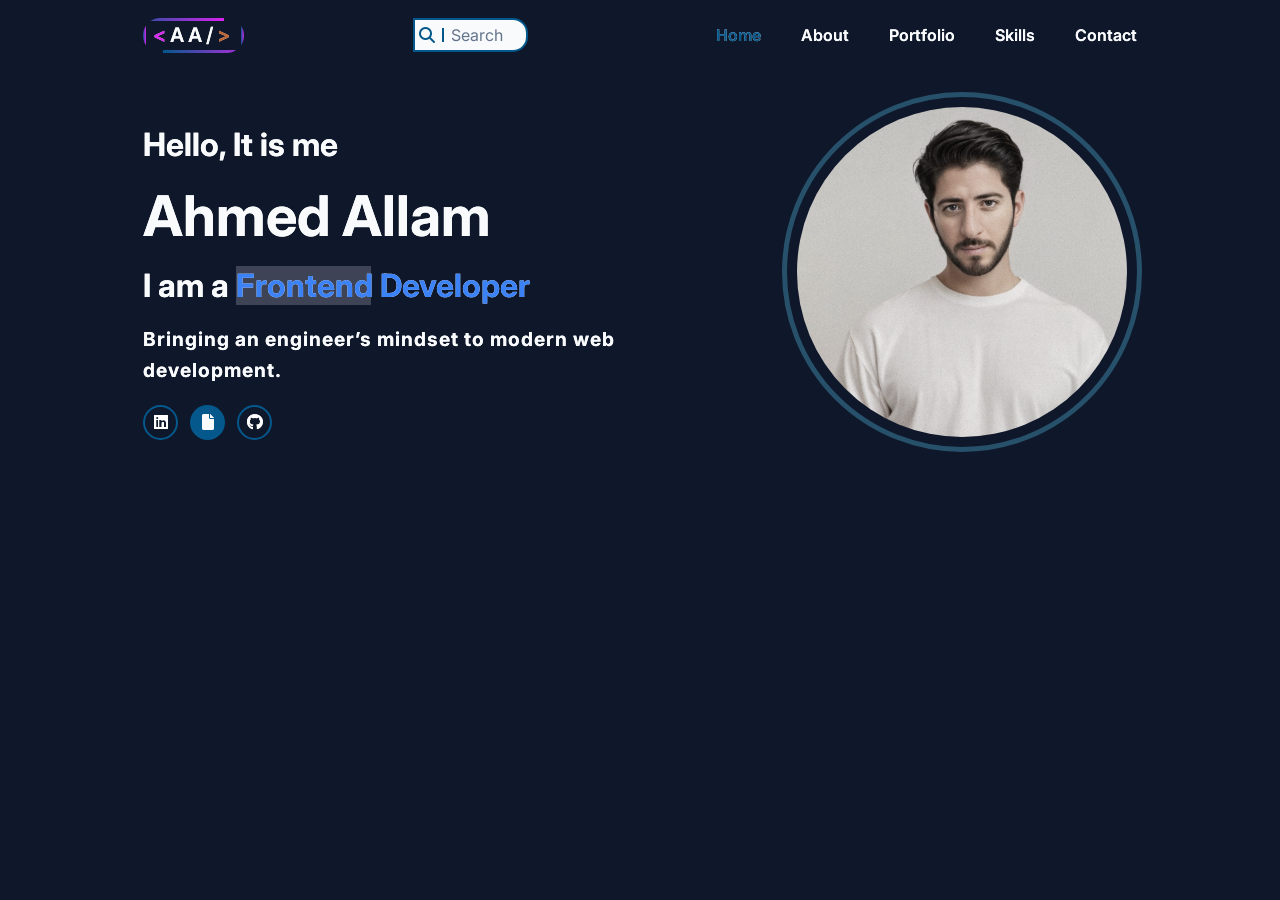
==== commit f53b7ca4: "Improve JS V1" ====
--- a/index.html
+++ b/index.html
@@ -44,12 +44,12 @@
                 <a class="home active" href="./index.html">home</a>
                 <a class="about" href="./about.html">about</a>
                 <a class="portfolio" href="./portfolio.html">portfolio</a>
-                <a class="skills" href="#">skills</a>
-                <a class="content" href="#">contact</a>
+                <a class="skills" href="./skills.html">skills</a>
+                <a class="contact" href="./contact.html">contact</a>
             </nav>
         </header>
 
-        <section class="home-content">
+        <section class="home-section">
             <div class="home-text">
                 <h3 class="welcome">Hello, <span>it </span> is me</h3>
                 <h1 class="name">ahmed allam</h1>
@@ -57,7 +57,7 @@
                 <p class="desc">Bringing an engineer’s mindset to modern web development.</p>
 
                 <div class="social">
-                    <a class="social-link" href="https://wwwlinkedin.com/in/ahmedallam2024/" target="_blank" rel="noopener noreferrer" aria-label="Ahmed Allam on LinkedIn" title="LinkedIn Profile">
+                    <a class="social-link" href="https://www.linkedin.com/in/ahmedallam2024/" target="_blank" rel="noopener noreferrer" aria-label="Ahmed Allam on LinkedIn" title="LinkedIn Profile">
                         <i class="fa-brands fa-linkedin fa-fw" aria-hidden="true"></i>
                     </a>
                     <a class="cv" href="./files/Ahmed_Allam_Frontend-Developer_Resume_2026.pdf" download="Ahmed_Allam_CV.pdf" aria-label="Download CV" title="Download CV">
@@ -70,7 +70,7 @@
                 </div>
             </div>
             <div class="home-photo">
-                <img class="personal-img" src="./Images/personal-ph/1716815221245.jpg" alt="Portrait of Ahmed Allam">
+                <img class="personal-img" src="./Images/personal-ph/1716815221245.png" alt="Portrait of Ahmed Allam">
             </div>
         </section>
     </div>
--- a/CSS/main.css
+++ b/CSS/main.css
@@ -268,7 +268,7 @@
 nav a:hover, nav .active {
     color: var(--color-pallete-4);
 }
-.home-content {
+.home-section {
     margin-top: 50px;
     display: flex;
     gap: 30px;
@@ -333,6 +333,18 @@
     display: flex;
     align-items: center;
     gap: 12px;
+    animation-name: fading-in;
+    animation-duration: 1s;
+}
+@keyframes fading-in {
+    from {
+        opacity: 0;
+        transform: translateY(40px);
+    }
+    to {
+        opacity: 1;
+        transform: translateY(0);
+    }
 }
 .social-link {
     width: 35px;
@@ -408,11 +420,14 @@
 .home-photo {
     /* flex-basis: 65%; */
     margin-top: -23px;
-    width: max-content;
-    overflow: hidden;
+    max-width: 350px;
+    max-height: 350px;
     border-radius: 50%;
     filter: grayscale(0.5);
-    transition: var(--transition-duration); 
+    transition: var(--transition-duration);
+    border: 10px solid transparent;
+    outline: 5px solid var(--color-pallete-4);
+    overflow: hidden;
 }
 .home-photo:hover {
     filter: grayscale(0);
@@ -421,7 +436,7 @@
 .home-photo img {
     max-width: 400px;
     width: 100%;
-    height: auto;
+    height: 100%;
 }
 .personal-img {
     width: 100%;
@@ -433,7 +448,7 @@
         margin-left: 5%;
         margin-right: 5%;
     }
-    .home-content {
+    .home-section {
         gap: 20px;
     }
     .home-photo img {
@@ -482,20 +497,13 @@
         max-height: 320px;
     }
     /* Pages with no JS (e.g. about.html) skip the collapse behaviour entirely */
-    nav.nav-static {
-        position: static;
-        max-height: none;
-        overflow: visible;
-        background-color: transparent;
-        padding: 0;
-        margin-top: 10px;
-    }
+
     nav a {
         margin: 10px 0;
         width: 100%;
     }
 
-    .home-content {
+    .home-section {
         flex-direction: column-reverse;
         text-align: center;
     }
@@ -757,6 +765,10 @@
     background-color: var(--button-hover-color);
     box-shadow: 0px 0px 20px var(--color-pallete-2);
 }
+.submit-bright {
+    background-color: var(--button-hover-color);
+    box-shadow: 0px 0px 20px var(--color-pallete-4);
+}
 .project-demo i {
     font-size: 0.85em;
 }
@@ -789,3 +801,284 @@
     }
 }
 /* Portfolio Page - End ----------------------------------------------------------*/
+
+/* Skills Page - Start ----------------------------------------------------------*/
+.skills-section {
+    margin-top: 60px;
+    margin-bottom: 80px;
+}
+
+.skills-intro {
+    max-width: 65ch;
+    font-weight: 400;
+    letter-spacing: 0.2px;
+    line-height: 1.8;
+    font-size: 1.1em;
+    color: var(--text-color);
+    opacity: 0.85;
+    margin: 0 0 50px;
+}
+
+/* Category grid ------------------------------------------------------- */
+.skills-grid {
+    display: grid;
+    grid-template-columns: repeat(3, 1fr);
+    gap: 50px 40px;
+    margin-bottom: 60px;
+}
+
+.skill-category-title {
+    display: flex;
+    align-items: center;
+    gap: 10px;
+    font-size: 1.05em;
+    font-weight: 700;
+    text-transform: uppercase;
+    letter-spacing: 1px;
+    margin: 0 0 24px;
+    color: var(--text-color);
+}
+
+.skill-category-title i {
+    color: var(--color-pallete-2);
+    font-size: 0.95em;
+}
+
+/* Individual skill bar -------------------------------------------------- */
+.skill-bar {
+    margin-bottom: 20px;
+}
+
+.skill-bar:last-child {
+    margin-bottom: 0;
+}
+
+.skill-bar-head {
+    display: flex;
+    justify-content: space-between;
+    align-items: baseline;
+    margin-bottom: 8px;
+}
+
+.skill-name {
+    font-size: 0.9em;
+    font-weight: 600;
+}
+
+.skill-percent {
+    font-size: 0.8em;
+    font-weight: 600;
+    color: var(--color-pallete-2);
+}
+
+.skill-track {
+    width: 100%;
+    height: 8px;
+    border-radius: 30px;
+    background-color: rgba(248, 250, 252, 0.1);
+    overflow: hidden;
+}
+
+.skill-fill {
+    height: 100%;
+    border-radius: 30px;
+    background-image: linear-gradient(to right, var(--color-pallete-4), var(--color-pallete-1));
+}
+
+/* Professional development / certifications ----------------------------- */
+.skills-programs {
+    margin-top: 20px;
+}
+
+/* Currently learning banner ---------------------------------------------- */
+.currently-learning {
+    margin-top: 60px;
+    display: flex;
+    align-items: center;
+    gap: 16px;
+    padding: 18px 24px;
+    border: 1px solid var(--color-pallete-4);
+    border-radius: 16px;
+    background-color: rgba(4, 88, 140, 0.12);
+}
+
+.currently-learning i {
+    font-size: 1.4em;
+    color: var(--color-pallete-2);
+    flex-shrink: 0;
+}
+
+.currently-learning p {
+    margin: 0;
+    font-size: 0.95em;
+    line-height: 1.6;
+    opacity: 0.9;
+}
+
+.currently-learning strong {
+    color: var(--color-pallete-2);
+}
+
+/* Responsive -------------------------------------------------------------- */
+@media (max-width: 1100px) {
+    .skills-grid {
+        grid-template-columns: repeat(2, 1fr);
+    }
+}
+
+@media (max-width: 860px) {
+    .skills-grid {
+        grid-template-columns: 1fr;
+        gap: 40px;
+    }
+    .skills-intro {
+        font-size: 1em;
+        margin-bottom: 36px;
+    }
+    .currently-learning {
+        flex-direction: column;
+        align-items: flex-start;
+        text-align: left;
+    }
+}
+/* Skills Page - End ----------------------------------------------------------*/
+
+/* Contact Page - Start ----------------------------------------------------------*/
+.contact-section {
+    margin-top: 60px;
+    margin-bottom: 80px;
+}
+
+.contact-intro {
+    max-width: 65ch;
+    font-weight: 400;
+    letter-spacing: 0.2px;
+    line-height: 1.8;
+    font-size: 1.1em;
+    color: var(--text-color);
+    opacity: 0.85;
+    margin: 0 0 70px;
+}
+
+.contact-grid {
+    display: grid;
+    grid-template-columns: 1.4fr 1fr;
+    gap: 50px;
+    align-items: start;
+}
+
+/* Form ------------------------------------------------------------------ */
+.contact-form {
+    display: flex;
+    flex-direction: column;
+    gap: 22px;
+    margin-top: -22px;
+}
+.contact-form label {
+    transition: var(--transition-duration);
+}
+.contact-form label:hover {
+    color: var(--color-pallete-2);
+}
+.form-group {
+    display: flex;
+    flex-direction: column;
+    gap: 8px;
+}
+
+.form-group label {
+    font-size: 0.8em;
+    font-weight: 600;
+    text-transform: uppercase;
+    letter-spacing: 1px;
+    opacity: 0.7;
+}
+
+.form-group input,
+.form-group textarea {
+    background-color: transparent;
+    border: 1px solid var(--color-pallete-4);
+    border-radius: 10px;
+    padding: 12px 14px;
+    color: var(--text-color);
+    font-family: "Inter", sans-serif;
+    font-size: 0.95em;
+    outline: none;
+    transition: var(--transition-duration);
+}
+
+.form-group input::placeholder,
+.form-group textarea::placeholder {
+    color: #64748B;
+}
+
+.form-group textarea {
+    resize: vertical;
+    min-height: 120px;
+}
+
+.form-group input:focus,
+.form-group textarea:focus {
+    border-color: var(--color-pallete-2);
+    box-shadow: 0px 0px 20px var(--color-pallete-2);
+}
+
+.contact-submit {
+    align-self: flex-start;
+    border: none;
+    cursor: pointer;
+    font-family: "Inter", sans-serif;
+}
+
+/* Direct info panel ------------------------------------------------------ */
+.contact-info {
+    display: flex;
+    flex-direction: column;
+    gap: 20px;
+    padding: 28px;
+    border: 1px solid var(--color-pallete-4);
+    border-radius: 16px;
+    background-color: rgba(4, 88, 140, 0.12);
+}
+
+.contact-info-item {
+    display: flex;
+    align-items: center;
+    gap: 12px;
+    font-size: 0.95em;
+}
+
+.contact-info-item i {
+    color: var(--color-pallete-2);
+    font-size: 1.1em;
+    flex-shrink: 0;
+}
+.contact-info-item span {
+    line-height: 1.6;
+}
+.contact-info-item a {
+    display: inline;
+    word-break: break-all;
+}
+
+.contact-socials {
+    margin-top: 6px;
+    gap: 14px;
+}
+
+/* Responsive -------------------------------------------------------------- */
+@media (max-width: 900px) {
+    .contact-grid {
+        grid-template-columns: 1fr;
+    }
+}
+@media (max-width: 860px) {
+    .contact-intro {
+        font-size: 1em;
+        margin-bottom: 36px;
+    }
+    .contact-info {
+        padding: 22px;
+    }
+}
+/* Contact Page - End ----------------------------------------------------------*/
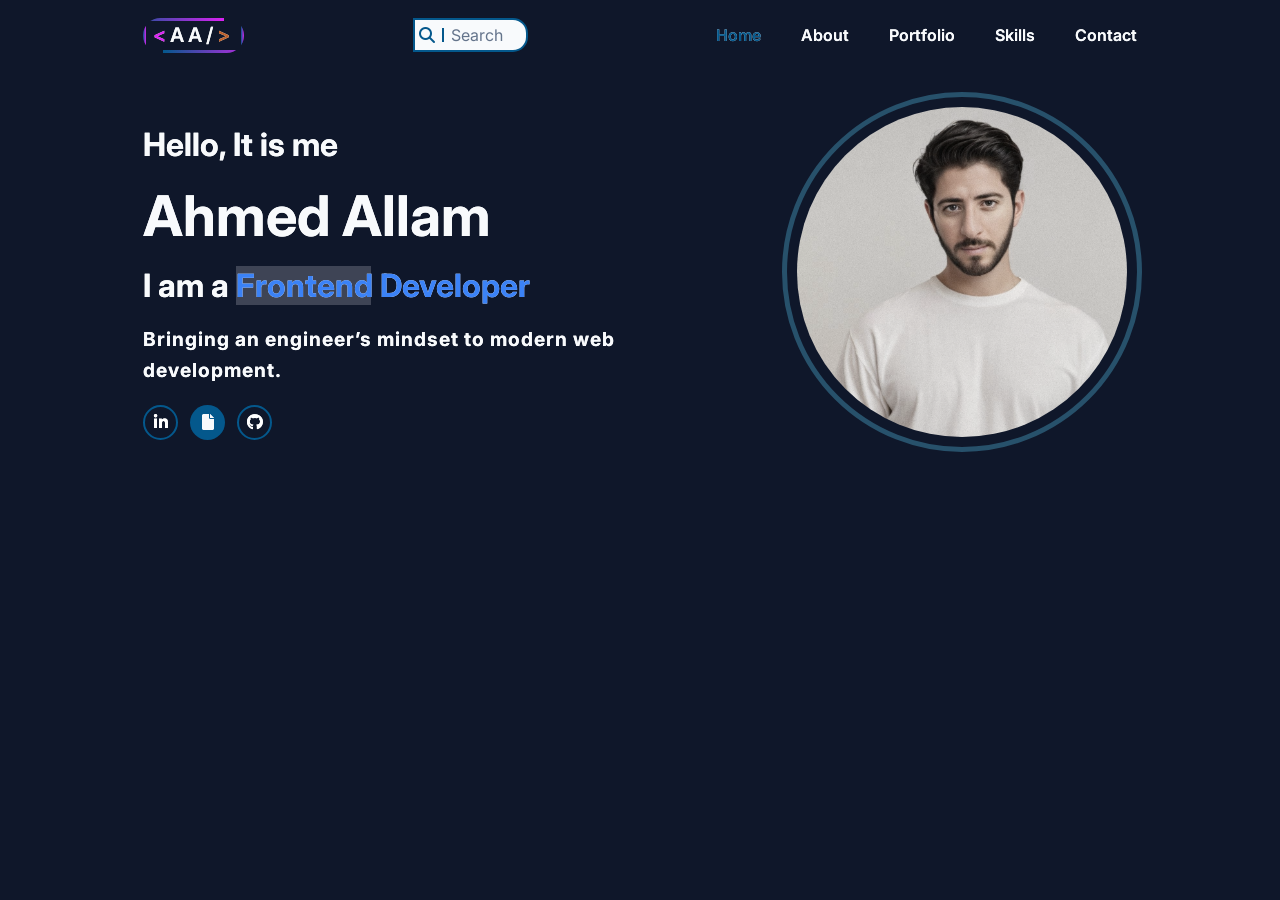
==== commit 113346d8: "Improve JS V2" ====
--- a/index.html
+++ b/index.html
@@ -58,7 +58,7 @@
 
                 <div class="social">
                     <a class="social-link" href="https://www.linkedin.com/in/ahmedallam2024/" target="_blank" rel="noopener noreferrer" aria-label="Ahmed Allam on LinkedIn" title="LinkedIn Profile">
-                        <i class="fa-brands fa-linkedin fa-fw" aria-hidden="true"></i>
+                        <i class="fa-brands fa-linkedin-in fa-fw" aria-hidden="true"></i>
                     </a>
                     <a class="cv" href="./files/Ahmed_Allam_Frontend-Developer_Resume_2026.pdf" download="Ahmed_Allam_CV.pdf" aria-label="Download CV" title="Download CV">
                         <i class="fa-solid fa-file"></i>
--- a/CSS/main.css
+++ b/CSS/main.css
@@ -829,13 +829,13 @@
 
 .skill-category-title {
     display: flex;
-    align-items: center;
+    height: 55px;
     gap: 10px;
     font-size: 1.05em;
     font-weight: 700;
     text-transform: uppercase;
     letter-spacing: 1px;
-    margin: 0 0 24px;
+    /* margin: 0 0 24px; */
     color: var(--text-color);
 }
 
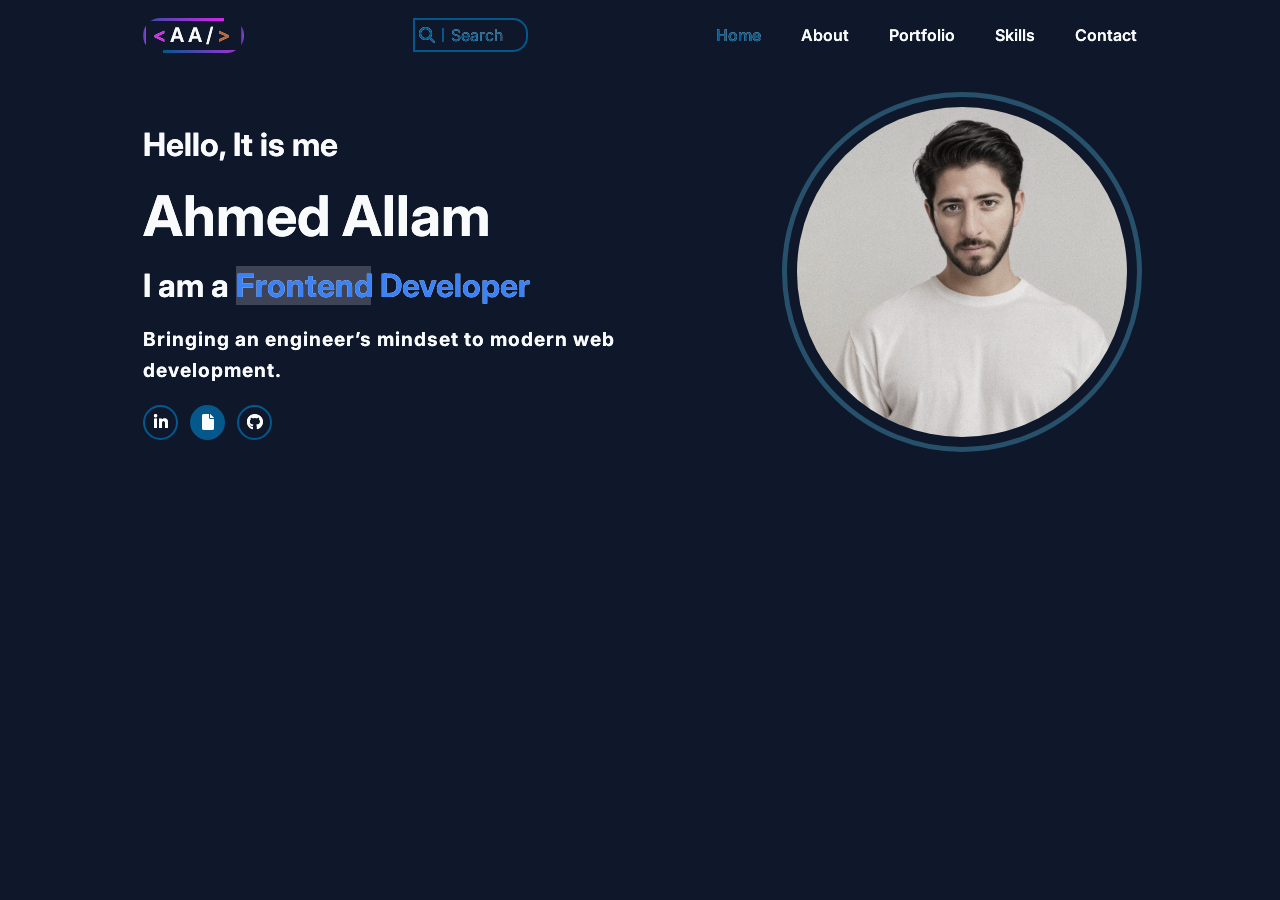
==== commit d94246a6: "improving apperance CSS" ====
--- a/index.html
+++ b/index.html
@@ -19,7 +19,7 @@
 <body>
     <div class="container">
         <header>
-            <a class="logo" href="./home.html" title="Ahmed Allam">
+            <a class="logo" href="./index.html" title="Ahmed Allam">
                 <span>&lt;</span>aa/<span>&gt;</span>
                 <div class="top-border"></div>
                 <div class="right-border"></div>
@@ -40,12 +40,12 @@
                 <i class="fa-solid fa-bars" aria-hidden="true"></i>
             </button>
 
-            <nav id="mainNav">
-                <a class="home active" href="./index.html">home</a>
-                <a class="about" href="./about.html">about</a>
-                <a class="portfolio" href="./portfolio.html">portfolio</a>
-                <a class="skills" href="./skills.html">skills</a>
-                <a class="contact" href="./contact.html">contact</a>
+            <nav id="mainNav" class="nav-static">
+                <a class="home active" href="./index.html" style="--i: 1">home</a>
+                <a class="about" href="./about.html" style="--i: 2">about</a>
+                <a class="portfolio" href="./portfolio.html" style="--i: 3">portfolio</a>
+                <a class="skills" href="./skills.html" style="--i: 4">skills</a>
+                <a class="contact" href="./contact.html" style="--i: 5">contact</a>
             </nav>
         </header>
 
--- a/CSS/main.css
+++ b/CSS/main.css
@@ -205,14 +205,16 @@
     text-indent: 30px;
     cursor: text;
     transition: var(--transition-duration);
-    color: #0F172A; /* new: typed text was invisible (white on white) */
+    /* color: #0F172A; new: typed text was invisible (white on white) */
+    background: var(--background-color);
+    color: var(--text-color);
 }
 .input-search:focus {
     width: 200px;
-    background-color: white;
+    /* background-color: white; */
 }
 .input-search::placeholder {
-    color: #64748B;
+    color: var(--color-pallete-4);
 }
 
 /* New: mobile nav toggle button, hidden on desktop */
@@ -239,14 +241,17 @@
     text-transform: capitalize;
     position: relative;
     overflow: hidden;
-    animation: slide-up 1s;
+    animation-name: slide-up;
+    animation-duration: 0.5s;
+    animation-fill-mode: backwards;
+    animation-delay: calc(0.1s * var(--i));
+}
+@keyframes slide-up {
+    from { transform: translateY(50px); opacity: 0; visibility: hidden }
+    to { transform: translateY(0); opacity: 1; visibility: visible }
 }
 nav a:last-child {
     margin-right: 0;    
-}
-@keyframes slide-up {
-    from { transform: translateY(50px); opacity: 0; }
-    to { transform: translateY(0); opacity: 1; }
 }
 nav a:after {
     content: '';
@@ -296,9 +301,9 @@
     font-size: 56px;
     margin: 20px 0px;
     text-transform: capitalize;
-    animation: slide-left 1s;
-}
-@keyframes slide-left {
+    animation: slide-right 1s;
+}
+@keyframes slide-right {
     from { transform: translateX(-50px); opacity: 0; }
     to { transform: translateX(0); opacity: 1; }
 }
@@ -542,17 +547,6 @@
     }
 }
 
-/* Respect users who've asked for reduced motion (new) */
-@media (prefers-reduced-motion: reduce) {
-    *,
-    *::before,
-    *::after {
-        animation-duration: 0.001ms !important;
-        animation-iteration-count: 1 !important;
-        transition-duration: 0.001ms !important;
-        scroll-behavior: auto !important;
-    }
-}
 /* Media Queries - End ----------------------------------------------------------*/
 
 /* About Page - Start ----------------------------------------------------------*/
@@ -560,18 +554,19 @@
     margin-top: 60px;
     margin-bottom: 60px;
 }
-.about-heading {
+.heading {
     display: flex;
     align-items: center;
     gap: 16px;
     margin-bottom: 40px;
-}
-.about-heading h1 {
+    animation: slide-right 1s;
+}
+.heading h1 {
     font-size: 36px;
     text-transform: capitalize;
     margin: 0;
 }
-.about-heading .bar {
+.heading .bar {
     flex: 1;
     height: 2px;
     background-image: linear-gradient(to right, var(--color-pallete-1), var(--color-pallete-4));
@@ -593,6 +588,7 @@
     line-height: 1.9;
     font-size: 1.15em;
     color: var(--text-color);
+    animation: slide-bottom 1s;
 }
 .about-me p {
     margin: 0 0 20px;
@@ -673,7 +669,11 @@
     display: flex;
     flex-direction: column;
     position: relative;
-    transition: opacity var(--transition-duration), filter var(--transition-duration);
+    animation-name: slide-up;
+    animation-duration: 1s;
+    animation-fill-mode: backwards;
+    animation-delay: calc(0.2s * var(--p));
+    /* transition: var(--transition-duration); */
 }
 /* Spotlight: dim every card except the one being hovered - pure CSS, no JS */
 .project-grid:hover .project-card:not(:hover) {
